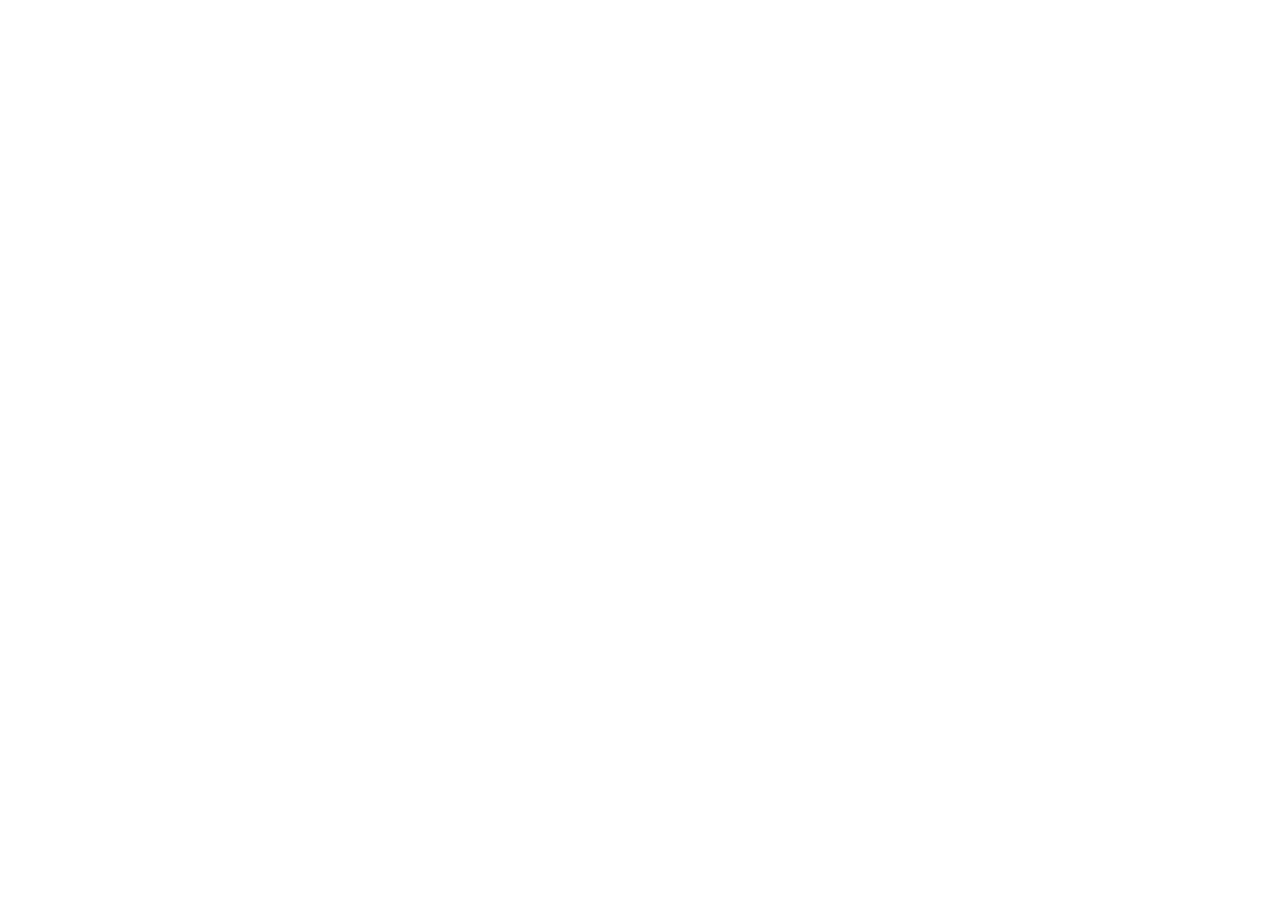
==== index.html @ 0256e01d "файлы для портфолио гитариста" ====
<!DOCTYPE html>
<html lang="en">
<head>
    <meta charset="UTF-8">
    <meta name="description" content="Самый лучший репетитор игры на гитаре в Иваново">
    <title>портфолио гитариста</title>
</head>
<body>
    
</body>
</html>
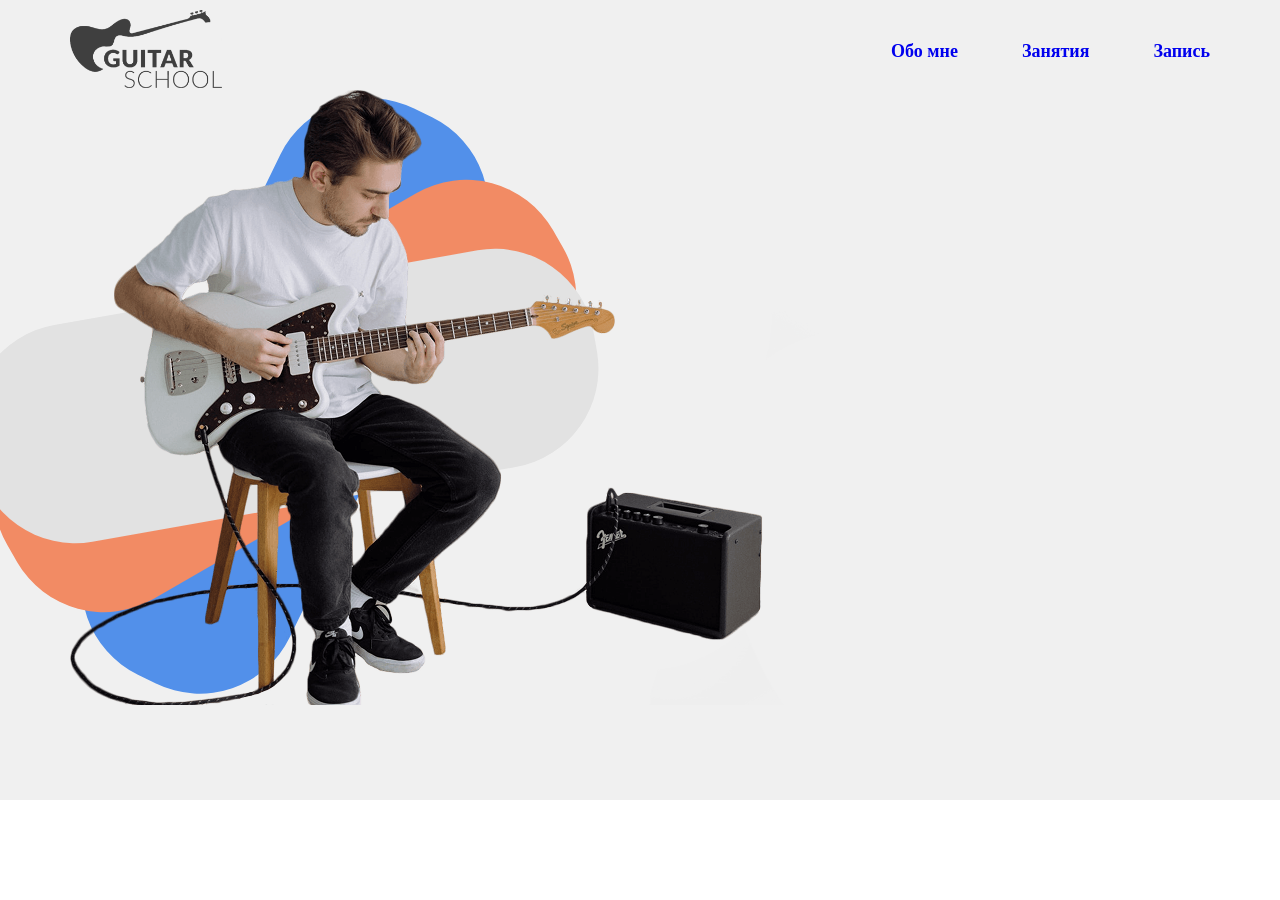
==== commit 543b3349: "лепестки и z-index ПА" ====
--- a/index.html
+++ b/index.html
@@ -1,11 +1,45 @@
-<!DOCTYPE html>
+<!doctype html>
 <html lang="en">
-<head>
-    <meta charset="UTF-8">
-    <meta name="description" content="Самый лучший репетитор игры на гитаре в Иваново">
-    <title>портфолио гитариста</title>
-</head>
-<body>
-    
-</body>
-</html>+  <head>
+    <meta charset="UTF-8" />
+    <meta name="viewport" content="width=device-width, initial-scale=1.0" />
+    <meta
+      name="description"
+      content="Лучший репетитор игры на гитаре в Иванове"
+    />
+    <link rel="stylesheet" href="./css/style.css" />
+    <title>Портфолио гитариста</title>
+  </head>
+  <body>
+    <section class="main-section">
+      <div class="container main-section__nav-container">
+        <header class="main-section__header">
+          <img
+            src="./icons/лого.svg"
+            alt="Логотип школы"
+            class="main-section__logo"
+          />
+        </header>
+        <nav class="main-section__nav nav-menu">
+          <ul class="nav-menu__list">
+            <li class="nav-menu__list-item"><a href="#">Обо мне</a></li>
+            <li class="nav-menu__list-item"><a href="#">Занятия</a></li>
+            <li class="nav-menu__list-item"><a href="#">Запись</a></li>
+          </ul>
+        </nav>
+      </div>
+      <div class="container main-section__content-container">
+        <div class="left-wrapper">
+          <img src="./img/guitarist.png" alt="Изображение гитариста" class="left-wrapper__img">
+          <div class="left-wrapper__rectangle-blue"></div>
+          <div class="left-wrapper__rectangle-orange"></div>
+          <div class="left-wrapper__rectangle-grey"></div>
+        </div>
+        <div class="right-wrapper"></div>
+      </div>
+    </section>
+    <section class="section-courses"></section>
+    <section class="section-learning"></section>
+    <footer class="footer"></footer>
+  </body>
+</html>
--- a/css/style.css
+++ b/css/style.css
@@ -0,0 +1 @@
+*{padding:0;margin:0;box-sizing:border-box}.container{max-width:1140px;margin:0 auto}.main-section{min-height:800px;background-color:#f0f0f0;padding-top:16px}.main-section__logo{width:152px}.main-section__nav-container{display:flex;justify-content:space-between;align-items:center;height:70px}.nav-menu__list{display:flex;gap:64px}.nav-menu__list-item{font-size:18px;font-weight:600;list-style-type:none}.nav-menu__list-item a{text-decoration:none}.left-wrapper{position:relative}.left-wrapper__rectangle-blue{position:absolute;height:220px;width:630px;background-color:#5290ea;transform:rotate(-64deg);top:200px;left:-100px;border-radius:100px}.left-wrapper__rectangle-orange{position:absolute;height:220px;width:630px;background-color:#f28b64;transform:rotate(-30deg);top:200px;left:-100px;border-radius:100px}.left-wrapper__rectangle-grey{position:absolute;height:220px;width:630px;background-color:#e2e2e2;transform:rotate(-10deg);top:200px;left:-100px;border-radius:100px}.left-wrapper__img{position:relative;z-index:1}
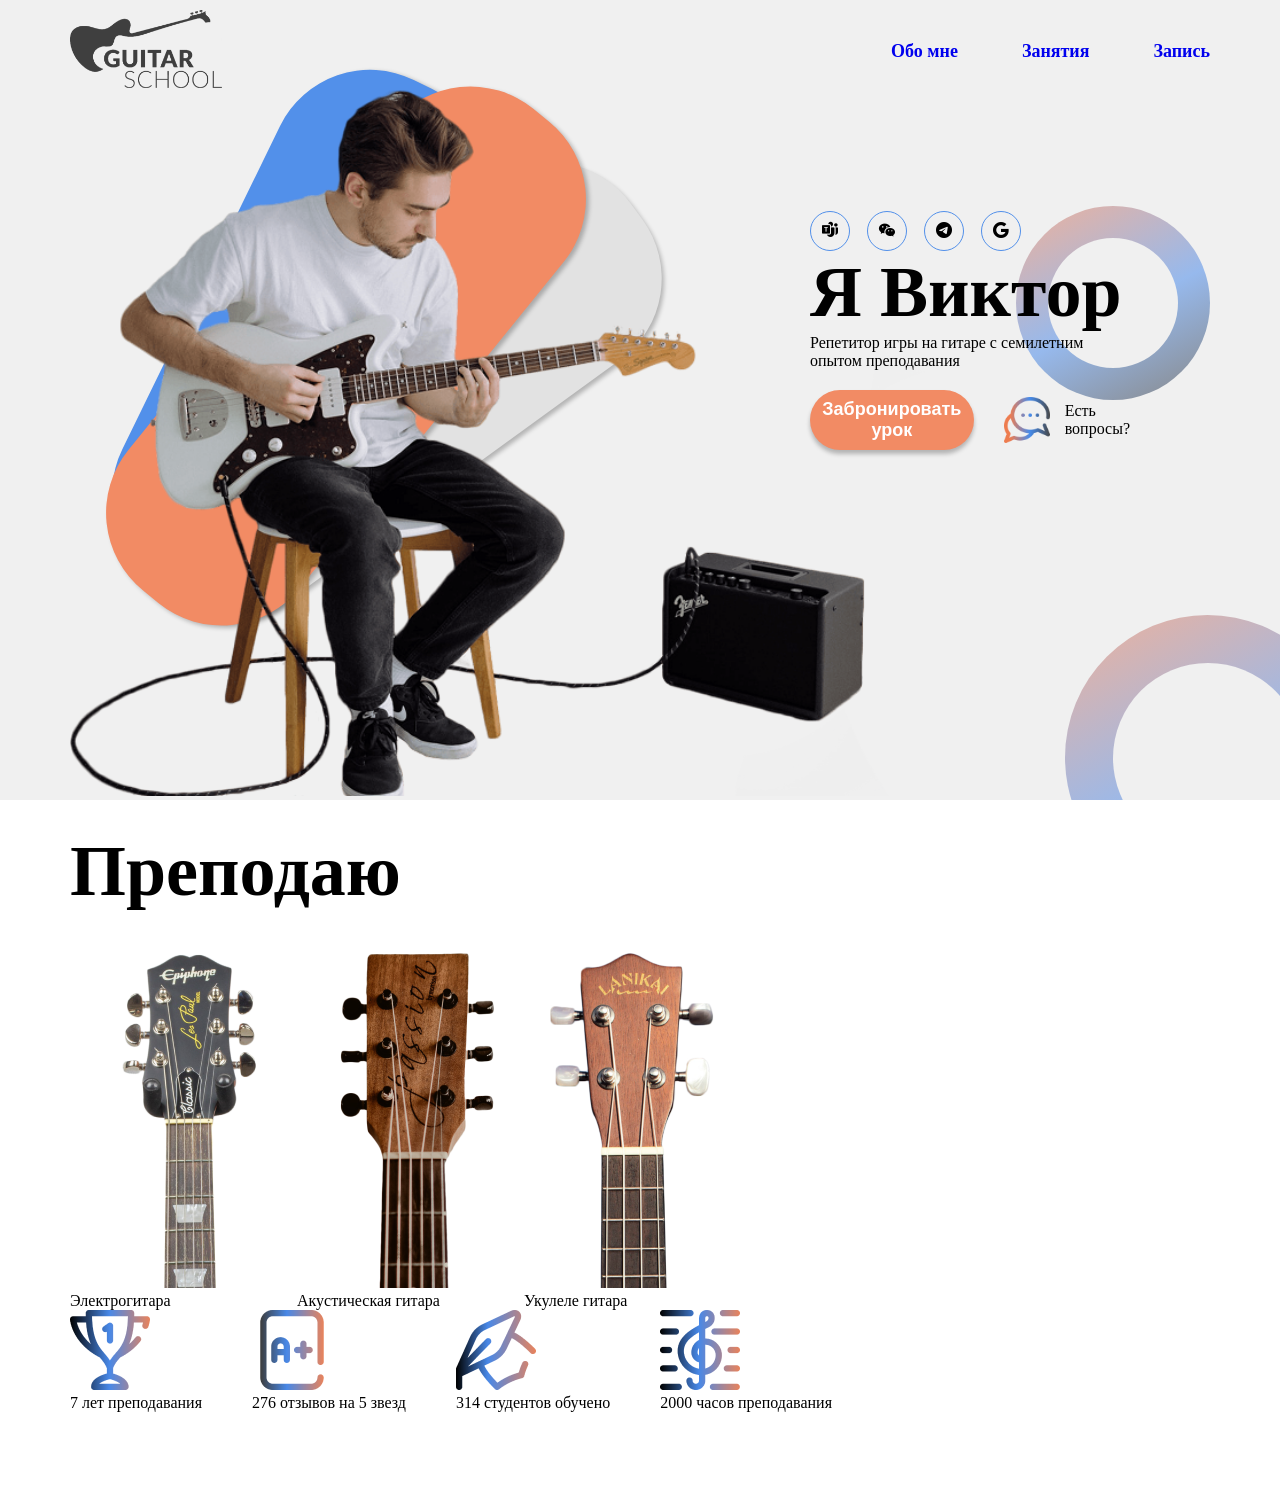
==== commit d0da1212: "небольшие правки_ПА" ====
--- a/index.html
+++ b/index.html
@@ -1,4 +1,4 @@
-<!doctype html>
+<!DOCTYPE html>
 <html lang="en">
   <head>
     <meta charset="UTF-8" />
@@ -7,10 +7,15 @@
       name="description"
       content="Лучший репетитор игры на гитаре в Иванове"
     />
-    <link rel="stylesheet" href="./css/style.css" />
+    <link rel="stylesheet" href="css/style.css" />
+    <link
+      rel="stylesheet"
+      href="https://cdn.jsdelivr.net/npm/bootstrap-icons@1.13.1/font/bootstrap-icons.min.css"
+    />
     <title>Портфолио гитариста</title>
   </head>
   <body>
+    <!-- Главная секция -->
     <section class="main-section">
       <div class="container main-section__nav-container">
         <header class="main-section__header">
@@ -29,16 +34,99 @@
         </nav>
       </div>
       <div class="container main-section__content-container">
+        <!-- Левая часть. Изображение и декоративные лепестки -->
         <div class="left-wrapper">
-          <img src="./img/guitarist.png" alt="Изображение гитариста" class="left-wrapper__img">
           <div class="left-wrapper__rectangle-blue"></div>
+          <div class="left-wrapper__rectangle-grey"></div>
           <div class="left-wrapper__rectangle-orange"></div>
-          <div class="left-wrapper__rectangle-grey"></div>
+          <img
+            src="./img/guitarist.png"
+            alt="Изображение гитариста"
+            class="left-wrapper__img"
+          />
         </div>
-        <div class="right-wrapper"></div>
+        <!-- Правая часть. Иконки соцсетей. Заголовок. Кнопка. -->
+        <div class="right-wrapper">
+          <div class="right-wrapper__icon-box icons">
+            <div class="icons__item"><i class="bi bi-microsoft-teams"></i></div>
+            <div class="icons__item"><i class="bi bi-wechat"></i></div>
+            <div class="icons__item"><i class="bi bi-telegram"></i></div>
+            <div class="icons__item"><i class="bi bi-google"></i></div>
+          </div>
+          <h1 class="right-wrapper__title title">Я Виктор</h1>
+          <p class="right-wrapper__text">
+            Репетитор игры на гитаре с семилетним опытом преподавания
+          </p>
+          <div class="right-wrapper__button buttons">
+            <button class="buttons__main-btn">Забронировать <br />урок</button>
+            <div class="right-wrapper__icon-btn buttons__icon-btn">
+              <img src="icons/Иконка чата 1.svg" alt="Иконка чата" />
+              <p class="buttons__text">Есть <br />вопросы?</p>
+            </div>
+          </div>
+        </div>
+        <div class="main-section__first-ring ring"></div>
+      </div>
+      <div class="main-section__second-ring ring ring_big"></div>
+    </section>
+    <section class="section-courses">
+      <div class="section-courses__container container">
+        <h2 class="section-courses__title title">Преподаю</h2>
+        <div class="section-courses__cards-box">
+          <div class="section-courses__cards-item cards-item">
+            <img
+              src="img/Электро-гитара 1.png"
+              alt="Фотография электрогитары"
+              class="cards-item__img"
+            />
+            <p class="cards-item__text">Электрогитара</p>
+          </div>
+          <div class="section-courses__cards-item cards-item">
+            <img
+              src="img/Акустика-гитара 1.png"
+              alt="Фотография акустической гитары"
+              class="cards-item__img"
+            />
+            <p class="cards-item__text">Акустическая гитара</p>
+          </div>
+          <div class="section-courses__cards-item cards-item">
+            <img
+              src="img/Укулелли-гитара 1.png"
+              alt="Фотография укулеле"
+              class="cards-item__img"
+            />
+            <p class="cards-item__text">Укулеле гитара</p>
+          </div>
+        </div>
+        <div class="section-courses__icons-box">
+          <div class="section-courses__icons-item">
+            <img src="icons/win.svg" alt="кубок" class="icons-item__img" />
+            <p class="icons-item__text"><span>7</span> лет преподавания</p>
+          </div>
+          <div class="section-courses__icons-item">
+            <img src="icons/Aplus.svg" alt=",erdf" class="icons-item__img" />
+            <p class="icons-item__text"><span>276</span> отзывов на 5 звезд</p>
+          </div>
+          <div class="section-courses__icons-item">
+            <img
+              src="icons/writer.svg"
+              alt="академическая шапка"
+              class="icons-item__img"
+            />
+            <p class="icons-item__text"><span>314</span> студентов обучено</p>
+          </div>
+          <div class="section-courses__icons-item">
+            <img
+              src="icons/music.svg"
+              alt="скрипичный ключ"
+              class="icons-item__img"
+            />
+            <p class="icons-item__text"><span>2000</span> часов преподавания</p>
+          </div>
+        </div>
       </div>
     </section>
-    <section class="section-courses"></section>
+
     <section class="section-learning"></section>
     <footer class="footer"></footer>
   </body>
--- a/css/style.css
+++ b/css/style.css
@@ -1 +1 @@
-*{padding:0;margin:0;box-sizing:border-box}.container{max-width:1140px;margin:0 auto}.main-section{min-height:800px;background-color:#f0f0f0;padding-top:16px}.main-section__logo{width:152px}.main-section__nav-container{display:flex;justify-content:space-between;align-items:center;height:70px}.nav-menu__list{display:flex;gap:64px}.nav-menu__list-item{font-size:18px;font-weight:600;list-style-type:none}.nav-menu__list-item a{text-decoration:none}.left-wrapper{position:relative}.left-wrapper__rectangle-blue{position:absolute;height:220px;width:630px;background-color:#5290ea;transform:rotate(-64deg);top:200px;left:-100px;border-radius:100px}.left-wrapper__rectangle-orange{position:absolute;height:220px;width:630px;background-color:#f28b64;transform:rotate(-30deg);top:200px;left:-100px;border-radius:100px}.left-wrapper__rectangle-grey{position:absolute;height:220px;width:630px;background-color:#e2e2e2;transform:rotate(-10deg);top:200px;left:-100px;border-radius:100px}.left-wrapper__img{position:relative;z-index:1}+*{padding:0;margin:0;box-sizing:border-box}.container{max-width:1140px;margin:0 auto}.main-section{min-height:800px;background-color:#f0f0f0;padding-top:16px;overflow:hidden;position:relative}.main-section__logo{width:152px}.main-section__nav-container{display:flex;justify-content:space-between;align-items:center;height:70px}.main-section__content-container{display:flex;position:relative}.main-section__first-ring{position:absolute;top:120px;right:0px}.main-section__second-ring{position:absolute;bottom:-100px;right:-70px}.nav-menu__list{display:flex;gap:64px}.nav-menu__list-item{font-size:18px;font-weight:600;list-style-type:none}.nav-menu__list-item a{text-decoration:none}.left-wrapper{position:relative}.left-wrapper__rectangle-blue{position:absolute;height:220px;width:560px;background-color:#5290ea;transform:rotate(-64deg);top:140px;left:-50px;border-radius:100px;box-shadow:0 4px 4px rgba(0,0,0,.25)}.left-wrapper__rectangle-orange{position:absolute;height:220px;width:620px;background-color:#f28b64;transform:rotate(-51deg);top:160px;left:-34px;border-radius:100px;box-shadow:0 4px 4px rgba(0,0,0,.25)}.left-wrapper__rectangle-grey{position:absolute;height:220px;width:610px;background-color:#e2e2e2;transform:rotate(-36deg);top:195px;left:15px;border-radius:100px;box-shadow:0 4px 4px rgba(0,0,0,.25)}.left-wrapper__img{position:relative;width:880px}.icons{display:flex;gap:17px}.icons__item{height:40px;width:40px;border:1px solid #5290ea;border-radius:50%;display:flex;justify-content:center;align-items:center;cursor:pointer}.icons__item:hover{box-shadow:0 4px 4px rgba(0,0,0,.25)}.icons__item:hover i{font-size:21px}.title{font-size:72px;font-weight:700}.right-wrapper{z-index:1;position:absolute;width:320px;right:80px;top:125px}.right-wrapper__text{font-size:16px;margin-bottom:20px}.buttons{display:flex}.buttons__main-btn{height:60px;width:200px;color:#fff;font-size:18px;font-weight:700;background-color:#f28b64;border:none;border-radius:100px;box-shadow:0 4px 4px rgba(0,0,0,.25);cursor:pointer;margin-right:30px}.buttons__main-btn:hover{background-color:#ef7b51}.buttons__icon-btn{display:flex;align-items:center}.buttons__icon-btn img{margin-right:15px;cursor:pointer;transition:.3s all}.buttons__icon-btn img:hover{transform:scale(110%)}.buttons__text{font-size:16px}.ring{display:flex;justify-content:center;align-items:center;height:194px;width:194px;border-radius:50%;background-image:linear-gradient(153deg, rgba(237, 122, 80, 0.5333333333) 0%, rgba(72, 137, 234, 0.5333333333) 54%, rgba(44, 44, 44, 0.5333333333) 100%)}.ring::before{display:block;content:"";height:130px;width:130px;background-color:#f0f0f0;border-radius:50%}.ring_big{height:285px;width:285px}.ring_big::before{height:190px;width:190px}.section-courses{min-height:700px;position:relative;overflow:hidden}.section-courses__container{padding-top:30px}.section-courses__title{padding-bottom:40px}.section-courses__cards-box{display:flex;gap:30px}.section-courses__icons-box{display:flex;gap:50px}
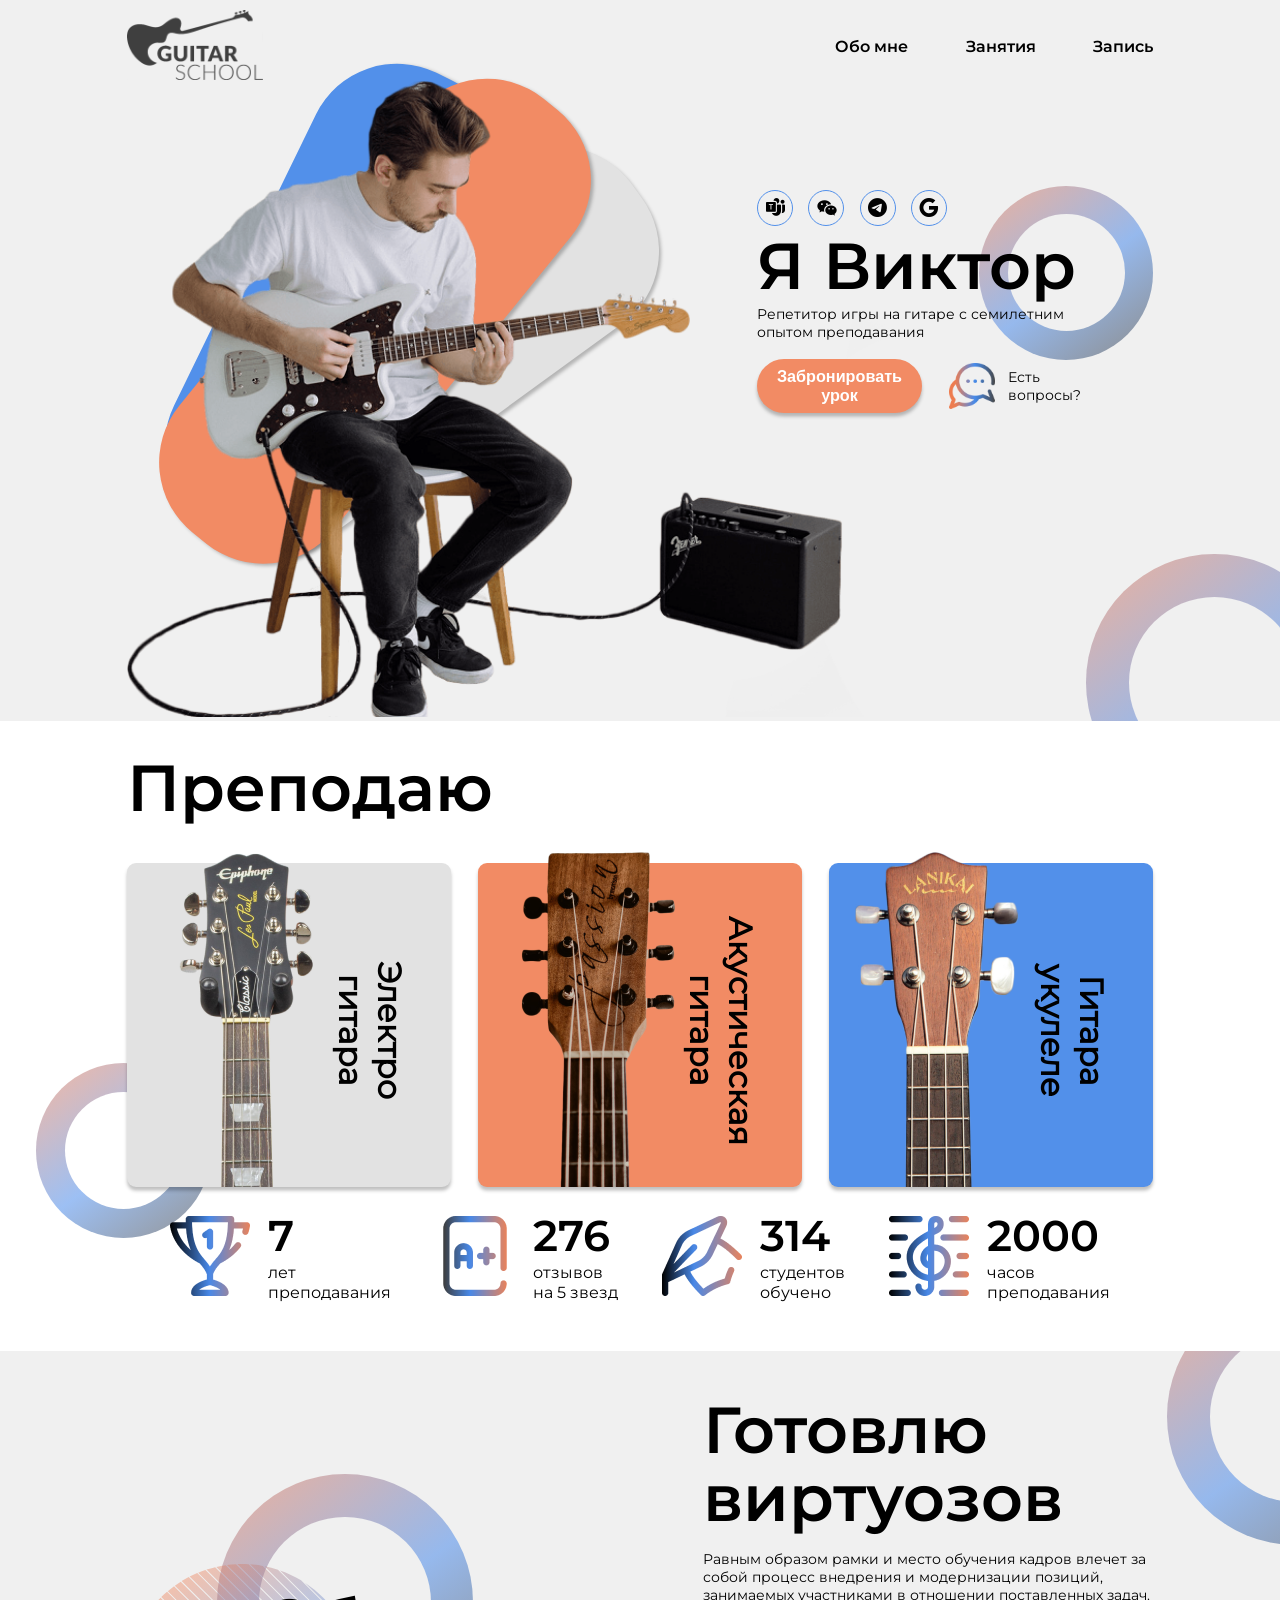
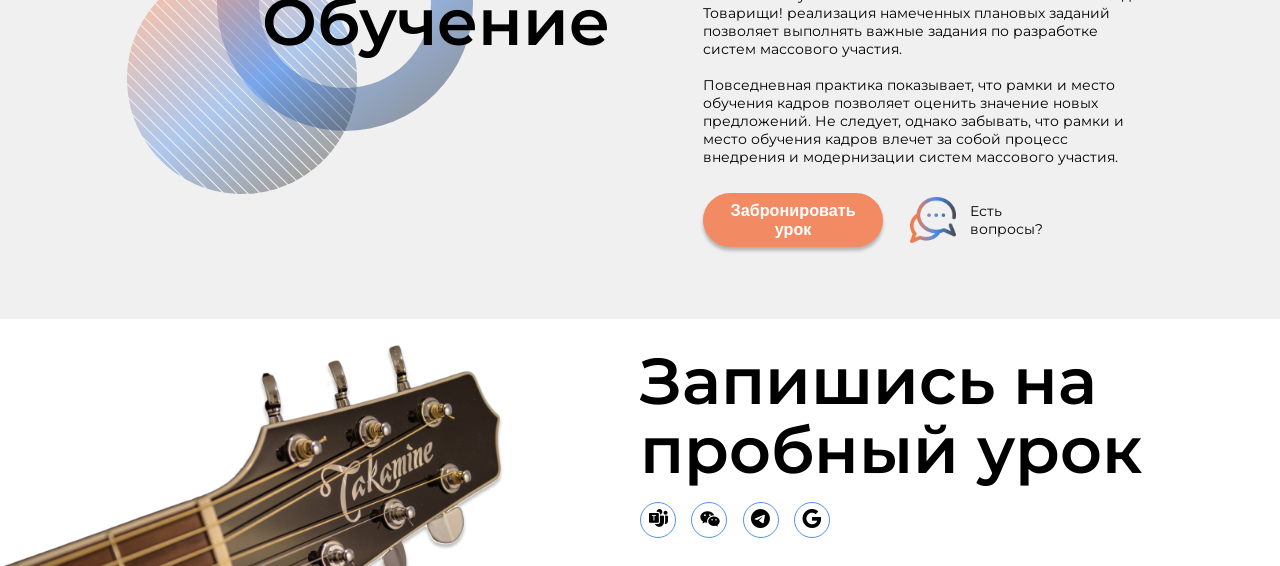
==== commit 0aa334e4: "адаптация ,начало" ====
--- a/index.html
+++ b/index.html
@@ -1,4 +1,4 @@
-<!DOCTYPE html>
+<!doctype html>
 <html lang="en">
   <head>
     <meta charset="UTF-8" />
@@ -8,15 +8,92 @@
       content="Лучший репетитор игры на гитаре в Иванове"
     />
     <link rel="stylesheet" href="css/style.css" />
+    <link rel="stylesheet" href="css/responsive_style.css" />
     <link
       rel="stylesheet"
       href="https://cdn.jsdelivr.net/npm/bootstrap-icons@1.13.1/font/bootstrap-icons.min.css"
     />
+    <link
+      rel="apple-touch-icon"
+      sizes="57x57"
+      href="img/favicon/apple-icon-57x57.png"
+    />
+    <link
+      rel="apple-touch-icon"
+      sizes="60x60"
+      href="img/favicon/apple-icon-60x60.png"
+    />
+    <link
+      rel="apple-touch-icon"
+      sizes="72x72"
+      href="img/favicon/apple-icon-72x72.png"
+    />
+    <link
+      rel="apple-touch-icon"
+      sizes="76x76"
+      href="img/favicon/apple-icon-76x76.png"
+    />
+    <link
+      rel="apple-touch-icon"
+      sizes="114x114"
+      href="img/favicon/apple-icon-114x114.png"
+    />
+    <link
+      rel="apple-touch-icon"
+      sizes="120x120"
+      href="/apple-icon-120x120.png"
+    />
+    <link
+      rel="apple-touch-icon"
+      sizes="144x144"
+      href="img/favicon/apple-icon-144x144.png"
+    />
+    <link
+      rel="apple-touch-icon"
+      sizes="152x152"
+      href="img/favicon/apple-icon-152x152.png"
+    />
+    <link
+      rel="apple-touch-icon"
+      sizes="180x180"
+      href="img/favicon/apple-icon-180x180.png"
+    />
+    <link
+      rel="icon"
+      type="image/png"
+      sizes="192x192"
+      href="img/favicon/android-icon-192x192.png"
+    />
+    <link
+      rel="icon"
+      type="image/png"
+      sizes="32x32"
+      href="img/favicon/favicon-32x32.png"
+    />
+    <link
+      rel="icon"
+      type="image/png"
+      sizes="96x96"
+      href="img/favicon/favicon-96x96.png"
+    />
+    <link
+      rel="icon"
+      type="image/png"
+      sizes="16x16"
+      href="img/favicon/favicon-16x16.png"
+    />
+    <link rel="manifest" href="img/favicon/manifest.json" />
+    <meta name="msapplication-TileColor" content="#ffffff" />
+    <meta
+      name="msapplication-TileImage"
+      content="img/favicon/ms-icon-144x144.png"
+    />
+    <meta name="theme-color" content="#ffffff" />
     <title>Портфолио гитариста</title>
   </head>
   <body>
     <!-- Главная секция -->
-    <section class="main-section">
+    <section class="main-section" id="main">
       <div class="container main-section__nav-container">
         <header class="main-section__header">
           <img
@@ -27,9 +104,9 @@
         </header>
         <nav class="main-section__nav nav-menu">
           <ul class="nav-menu__list">
-            <li class="nav-menu__list-item"><a href="#">Обо мне</a></li>
-            <li class="nav-menu__list-item"><a href="#">Занятия</a></li>
-            <li class="nav-menu__list-item"><a href="#">Запись</a></li>
+            <li class="nav-menu__list-item"><a href="#main">Обо мне</a></li>
+            <li class="nav-menu__list-item"><a href="#courses">Занятия</a></li>
+            <li class="nav-menu__list-item"><a href="#learning">Запись</a></li>
           </ul>
         </nav>
       </div>
@@ -46,6 +123,7 @@
           />
         </div>
         <!-- Правая часть. Иконки соцсетей. Заголовок. Кнопка. -->
+        <div class="main-section__first-ring ring"></div>
         <div class="right-wrapper">
           <div class="right-wrapper__icon-box icons">
             <div class="icons__item"><i class="bi bi-microsoft-teams"></i></div>
@@ -65,69 +143,137 @@
             </div>
           </div>
         </div>
-        <div class="main-section__first-ring ring"></div>
       </div>
       <div class="main-section__second-ring ring ring_big"></div>
     </section>
-    <section class="section-courses">
+    <section class="section-courses" id="courses">
       <div class="section-courses__container container">
         <h2 class="section-courses__title title">Преподаю</h2>
         <div class="section-courses__cards-box">
-          <div class="section-courses__cards-item cards-item">
+          <div
+            class="section-courses__cards-item cards-item cards-item_grey"
+            onclick="new Audio('sounds/elektrogitara.mp3').play()"
+          >
             <img
               src="img/Электро-гитара 1.png"
               alt="Фотография электрогитары"
               class="cards-item__img"
             />
-            <p class="cards-item__text">Электрогитара</p>
-          </div>
-          <div class="section-courses__cards-item cards-item">
+            <p class="cards-item__text">Электро<br />гитара</p>
+          </div>
+          <div
+            class="section-courses__cards-item cards-item cards-item_orange"
+            onclick="new Audio('sounds/akusticheskaya.mp3').play()"
+          >
             <img
               src="img/Акустика-гитара 1.png"
               alt="Фотография акустической гитары"
               class="cards-item__img"
             />
-            <p class="cards-item__text">Акустическая гитара</p>
-          </div>
-          <div class="section-courses__cards-item cards-item">
+            <p class="cards-item__text">Акустическая<br />гитара</p>
+          </div>
+          <div
+            class="section-courses__cards-item cards-item cards-item_blue"
+            onclick="new Audio('sounds/ukulele.mp3').play()"
+          >
             <img
               src="img/Укулелли-гитара 1.png"
-              alt="Фотография укулеле"
+              alt="Фотография гитары укулеле"
               class="cards-item__img"
             />
-            <p class="cards-item__text">Укулеле гитара</p>
+            <p class="cards-item__text">Гитара<br />укулеле</p>
           </div>
         </div>
         <div class="section-courses__icons-box">
-          <div class="section-courses__icons-item">
-            <img src="icons/win.svg" alt="кубок" class="icons-item__img" />
-            <p class="icons-item__text"><span>7</span> лет преподавания</p>
-          </div>
-          <div class="section-courses__icons-item">
-            <img src="icons/Aplus.svg" alt=",erdf" class="icons-item__img" />
-            <p class="icons-item__text"><span>276</span> отзывов на 5 звезд</p>
-          </div>
-          <div class="section-courses__icons-item">
+          <div class="section-courses__icons-item icons-item">
+            <img src="icons/win.svg" alt="Кубок" class="icons-item__img" />
+            <p class="icons-item__text">
+              <span>7</span><br />
+              лет <br />преподавания
+            </p>
+          </div>
+          <div class="section-courses__icons-item icons-item">
+            <img src="icons/Aplus.svg" alt="Буква А+" class="icons-item__img" />
+            <p class="icons-item__text">
+              <span>276</span><br />
+              отзывов <br />на 5 звезд
+            </p>
+          </div>
+          <div class="section-courses__icons-item icons-item">
             <img
               src="icons/writer.svg"
-              alt="академическая шапка"
+              alt="Академическая шапка"
               class="icons-item__img"
             />
-            <p class="icons-item__text"><span>314</span> студентов обучено</p>
-          </div>
-          <div class="section-courses__icons-item">
+            <p class="icons-item__text">
+              <span>314</span><br />
+              студентов <br />обучено
+            </p>
+          </div>
+          <div class="section-courses__icons-item icons-item">
             <img
               src="icons/music.svg"
-              alt="скрипичный ключ"
+              alt="Скрипичный ключ"
               class="icons-item__img"
             />
-            <p class="icons-item__text"><span>2000</span> часов преподавания</p>
-          </div>
-        </div>
+            <p class="icons-item__text">
+              <span>2000</span><br />
+              часов <br />преподавания
+            </p>
+          </div>
+        </div>
+        <div class="section-courses__first-ring ring ring_white"></div>
+        <div class="section-courses__second-ring ring ring_white"></div>
       </div>
     </section>
-
-    <section class="section-learning"></section>
-    <footer class="footer"></footer>
+    <section class="section-learning" id="learning">
+      <div class="section-learning__container container">
+        <div class="section-learning__left-wrapper">
+          <img
+            src="icons/Subtract.svg"
+            alt="декоративный круг"
+            class="section-learning__img"
+          />
+          <div class="section-learning__first-ring ring ring_big"></div>
+          <h2 class="section-learning__title title">Обучение</h2>
+        </div>
+        <div class="section-learning__right-wrapper">
+          <h2 class="section-learning__title title">Готовлю виртуозов</h2>
+          <p class="section-learning__text">
+            Равным образом рамки и место обучения кадров влечет за собой процесс
+            внедрения и модернизации позиций, занимаемых участниками в отношении
+            поставленных задач. Товарищи! реализация намеченных плановых заданий
+            позволяет выполнять важные задания по разработке систем массового
+            участия. <br />
+            <br />Повседневная практика показывает, что рамки и место обучения
+            кадров позволяет оценить значение новых предложений. Не следует,
+            однако забывать, что рамки и место обучения кадров влечет за собой
+            процесс внедрения и модернизации систем массового участия.
+          </p>
+          <div class="section-learning__second-ring ring ring_big"></div>
+          <div class="right-wrapper__button buttons">
+            <button class="buttons__main-btn">Забронировать <br />урок</button>
+            <div class="right-wrapper__icon-btn buttons__icon-btn">
+              <img src="icons/Иконка чата 1.svg" alt="Иконка чата" />
+              <p class="buttons__text">Есть <br />вопросы?</p>
+            </div>
+          </div>
+        </div>
+      </div>
+    </section>
+    <footer class="footer">
+      <div class="footer__container container">
+        <img src="img/Гриф 1.png" alt="гриф гитары" class="footer__img" />
+        <div class="footer__wrapper">
+          <h2 class="footer__title title">Запишись на пробный урок</h2>
+          <div class="footer__icon-box icons">
+            <div class="icons__item"><i class="bi bi-microsoft-teams"></i></div>
+            <div class="icons__item"><i class="bi bi-wechat"></i></div>
+            <div class="icons__item"><i class="bi bi-telegram"></i></div>
+            <div class="icons__item"><i class="bi bi-google"></i></div>
+          </div>
+        </div>
+      </div>
+    </footer>
   </body>
 </html>
--- a/css/style.css
+++ b/css/style.css
@@ -1 +1 @@
-*{padding:0;margin:0;box-sizing:border-box}.container{max-width:1140px;margin:0 auto}.main-section{min-height:800px;background-color:#f0f0f0;padding-top:16px;overflow:hidden;position:relative}.main-section__logo{width:152px}.main-section__nav-container{display:flex;justify-content:space-between;align-items:center;height:70px}.main-section__content-container{display:flex;position:relative}.main-section__first-ring{position:absolute;top:120px;right:0px}.main-section__second-ring{position:absolute;bottom:-100px;right:-70px}.nav-menu__list{display:flex;gap:64px}.nav-menu__list-item{font-size:18px;font-weight:600;list-style-type:none}.nav-menu__list-item a{text-decoration:none}.left-wrapper{position:relative}.left-wrapper__rectangle-blue{position:absolute;height:220px;width:560px;background-color:#5290ea;transform:rotate(-64deg);top:140px;left:-50px;border-radius:100px;box-shadow:0 4px 4px rgba(0,0,0,.25)}.left-wrapper__rectangle-orange{position:absolute;height:220px;width:620px;background-color:#f28b64;transform:rotate(-51deg);top:160px;left:-34px;border-radius:100px;box-shadow:0 4px 4px rgba(0,0,0,.25)}.left-wrapper__rectangle-grey{position:absolute;height:220px;width:610px;background-color:#e2e2e2;transform:rotate(-36deg);top:195px;left:15px;border-radius:100px;box-shadow:0 4px 4px rgba(0,0,0,.25)}.left-wrapper__img{position:relative;width:880px}.icons{display:flex;gap:17px}.icons__item{height:40px;width:40px;border:1px solid #5290ea;border-radius:50%;display:flex;justify-content:center;align-items:center;cursor:pointer}.icons__item:hover{box-shadow:0 4px 4px rgba(0,0,0,.25)}.icons__item:hover i{font-size:21px}.title{font-size:72px;font-weight:700}.right-wrapper{z-index:1;position:absolute;width:320px;right:80px;top:125px}.right-wrapper__text{font-size:16px;margin-bottom:20px}.buttons{display:flex}.buttons__main-btn{height:60px;width:200px;color:#fff;font-size:18px;font-weight:700;background-color:#f28b64;border:none;border-radius:100px;box-shadow:0 4px 4px rgba(0,0,0,.25);cursor:pointer;margin-right:30px}.buttons__main-btn:hover{background-color:#ef7b51}.buttons__icon-btn{display:flex;align-items:center}.buttons__icon-btn img{margin-right:15px;cursor:pointer;transition:.3s all}.buttons__icon-btn img:hover{transform:scale(110%)}.buttons__text{font-size:16px}.ring{display:flex;justify-content:center;align-items:center;height:194px;width:194px;border-radius:50%;background-image:linear-gradient(153deg, rgba(237, 122, 80, 0.5333333333) 0%, rgba(72, 137, 234, 0.5333333333) 54%, rgba(44, 44, 44, 0.5333333333) 100%)}.ring::before{display:block;content:"";height:130px;width:130px;background-color:#f0f0f0;border-radius:50%}.ring_big{height:285px;width:285px}.ring_big::before{height:190px;width:190px}.section-courses{min-height:700px;position:relative;overflow:hidden}.section-courses__container{padding-top:30px}.section-courses__title{padding-bottom:40px}.section-courses__cards-box{display:flex;gap:30px}.section-courses__icons-box{display:flex;gap:50px}+*{padding:0;margin:0;box-sizing:border-box}@font-face{font-family:Montserrat-Regular;src:url(../fonts/Montserrat-Regular.ttf);font-weight:normal}@font-face{font-family:Montserrat-SemiBold;src:url(../fonts/Montserrat-SemiBold.ttf);font-weight:bold}html{scroll-behavior:smooth;font-size:62.5%}body{font-family:Montserrat-Regular}.container{max-width:114rem;margin:0 auto}.main-section{min-height:80rem;background-color:#f0f0f0;padding-top:1.6rem;overflow:hidden;position:relative}.main-section__logo{width:15.2rem}.main-section__nav-container{display:flex;justify-content:space-between;align-items:center;height:7rem}.main-section__content-container{display:flex;position:relative}.main-section__first-ring{position:absolute;top:12rem;right:0}.main-section__second-ring{position:absolute;bottom:-10rem;right:-7rem}.nav-menu__list{display:flex;gap:6.4rem}.nav-menu__list-item{font-size:1.8rem;font-weight:600;list-style-type:none}.nav-menu__list-item a{text-decoration:none;color:#000;position:relative;font-family:Montserrat-SemiBold}.nav-menu__list-item a::before{content:"";height:100%;width:0;border-bottom:.2rem solid #000;position:absolute;top:0;left:0;transition:.5s all}.nav-menu__list-item a:hover::before{width:100%}.left-wrapper{position:relative}.left-wrapper__rectangle-blue{position:absolute;height:22rem;width:56rem;background-color:#5290ea;transform:rotate(-64deg);top:14rem;left:-5rem;border-radius:10rem;box-shadow:0 .4rem .4rem rgba(0,0,0,.25)}.left-wrapper__rectangle-orange{position:absolute;height:22rem;width:62rem;background-color:#f28b64;transform:rotate(-51deg);top:16rem;left:-3.4rem;border-radius:10rem;box-shadow:0 .4rem .4rem rgba(0,0,0,.25)}.left-wrapper__rectangle-grey{position:absolute;height:22rem;width:61rem;background-color:#e2e2e2;transform:rotate(-36deg);top:19.5rem;left:1.5rem;border-radius:10rem;box-shadow:0 .4rem .4rem rgba(0,0,0,.25)}.left-wrapper__img{position:relative;width:88rem}.icons{display:flex;gap:1.7rem}.icons__item{height:4rem;width:4rem;border:.1rem solid #5290ea;border-radius:50%;display:flex;justify-content:center;align-items:center;cursor:pointer}.icons__item:hover{box-shadow:0 .4rem .4rem rgba(0,0,0,.25)}.icons i{font-size:2.1rem}.title{font-size:7.2rem;font-family:Montserrat-SemiBold}.right-wrapper{position:absolute;width:36rem;right:8rem;top:12.5rem}.right-wrapper__text{font-size:1.6rem;margin-bottom:2rem}.buttons{display:flex}.buttons__main-btn{height:6rem;width:20rem;color:#fff;font-size:1.8rem;font-weight:700;background-color:#f28b64;border:none;border-radius:10rem;box-shadow:0 .4rem .4rem rgba(0,0,0,.25);cursor:pointer;margin-right:3rem}.buttons__main-btn:hover{background-color:#ef7b51}.buttons__icon-btn{display:flex;align-items:center}.buttons__icon-btn img{margin-right:1.5rem;cursor:pointer;transition:.3s all}.buttons__icon-btn img:hover{transform:scale(110%)}.buttons__text{font-size:1.6rem}.ring{display:flex;justify-content:center;align-items:center;height:19.4rem;width:19.4rem;border-radius:50%;background-image:linear-gradient(144deg, rgba(237, 122, 80, 0.5411764706) 0%, rgba(72, 137, 234, 0.537254902) 54%, rgba(44, 44, 44, 0.5098039216) 100%)}.ring::before{display:block;content:"";height:13rem;width:13rem;background-color:#f0f0f0;border-radius:50%}.ring_white::before{background-color:#fff}.ring_big{height:28.5rem;width:28.5rem}.ring_big::before{height:19rem;width:19rem}.section-courses{min-height:70rem;overflow:hidden}.section-courses__container{padding-top:3rem;position:relative}.section-courses__title{padding-bottom:4rem}.section-courses__cards-box{display:flex;gap:3rem;margin-bottom:2.5rem}.section-courses__icons-box{display:flex;justify-content:space-evenly}.section-courses__first-ring{position:absolute;top:38rem;left:-10rem;z-index:-1}.section-courses__second-ring{position:absolute;top:6rem;right:-90rem;z-index:-1}.cards-item{height:36rem;width:36rem;border-radius:1rem;position:relative;display:flex;align-items:flex-end;box-shadow:0 .4rem .4rem rgba(0,0,0,.25);transition:.4s all}.cards-item:hover{transform:scale(104%)}.cards-item_grey{background-color:#e2e2e2}.cards-item_orange{background-color:#f28b64}.cards-item_blue{background-color:#5290ea}.cards-item__text{font-size:3.6rem;font-weight:600;width:28rem;transform:rotate(90deg);text-align:center;position:absolute;top:14.4rem;right:-5rem}.icons-item{display:flex;align-items:center;gap:2rem}.icons-item__text{font-size:1.8rem}.icons-item__text span{font-size:4.8rem;font-family:Montserrat-SemiBold}.section-learning{min-height:63rem;background:#f0f0f0;overflow:hidden}.section-learning__container{display:flex;justify-content:space-between;align-items:center;padding-top:5rem}.section-learning__right-wrapper{max-width:50rem;position:relative}.section-learning__right-wrapper .title{line-height:105%;margin-bottom:2rem}.section-learning__left-wrapper{position:relative}.section-learning__left-wrapper .title{position:relative;z-index:2;left:15rem}.section-learning__first-ring{position:absolute;top:-12rem;left:10rem}.section-learning__second-ring{position:absolute;top:-12rem;right:-30rem}.section-learning__img{position:absolute;top:-2rem;left:0;z-index:1}.section-learning__text{margin-bottom:3rem;font-size:1.6rem}.footer{position:relative}.footer__container{min-height:27.5rem;display:flex;justify-content:flex-end;align-items:center}.footer__img{position:absolute;left:0;bottom:0}.footer__wrapper{width:50%}.footer__title{line-height:105%;margin-bottom:2rem}
--- a/css/responsive_style.css
+++ b/css/responsive_style.css
@@ -0,0 +1 @@
+@media(max-width: 1300px){html{font-size:56.3%}.footer__img{height:90%}}
